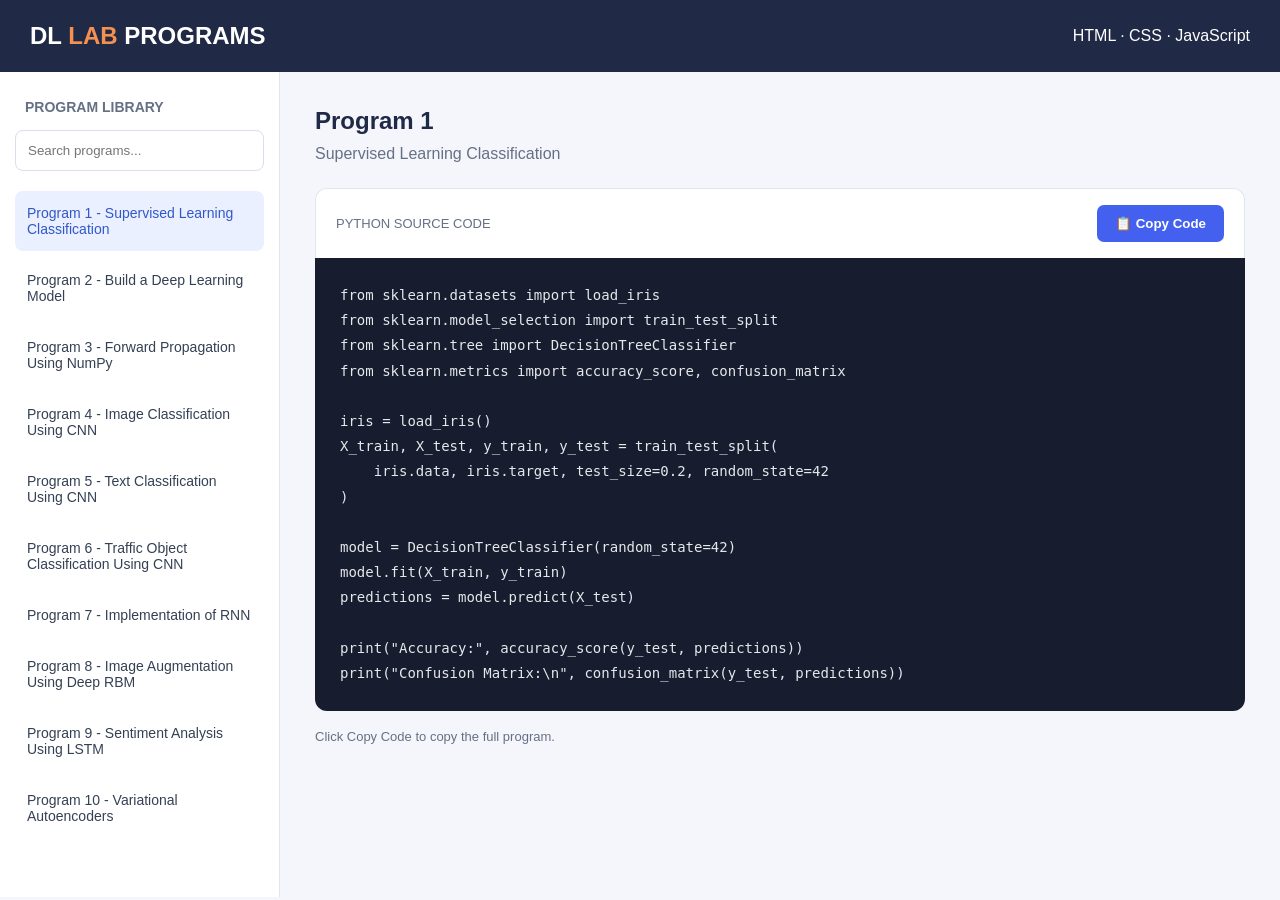
==== index.html @ f194619c "Initial commit: DL Lab programs and Vercel configuration" ====
<!DOCTYPE html>
<html lang="en">
<head>
    <meta charset="UTF-8">
    <meta name="viewport" content="width=device-width, initial-scale=1.0">
    <title>DL Lab Programs</title>
    <link rel="stylesheet" href="style.css">
    <script src="script.js" defer></script>
</head>
<body>
    <header>
        <h1>DL <span>LAB</span> PROGRAMS</h1>
        <p>HTML · CSS · JavaScript</p>
    </header>

    <div class="container">
        <aside class="sidebar">
            <h3>PROGRAM LIBRARY</h3>
            <input type="text" id="search"
                placeholder="Search programs...">
            <div id="programList"></div>
        </aside>

        <main>
            <h2 id="programTitle">Program 1</h2>
            <p id="programDescription" class="subtitle">
                Simple HTML Web Page
            </p>

            <div class="code-header">
                <span id="codeLanguage">HTML SOURCE CODE</span>
                <button id="copyBtn">📋 Copy Code</button>
            </div>

            <pre><code id="codeDisplay"></code></pre>
            <p id="copyStatus" class="hint">
                Select a program to view its code.
            </p>
        </main>
    </div>
</body>
</html>
---- style.css ----
* {
    margin: 0;
    padding: 0;
    box-sizing: border-box;
}

body {
    font-family: Arial, sans-serif;
    background: #f4f6fb;
    color: #202946;
}

header {
    background: #202946;
    color: white;
    padding: 22px 30px;
    display: flex;
    justify-content: space-between;
    align-items: center;
    flex-wrap: wrap;
    gap: 12px;
}

header h1 {
    font-size: 24px;
}

header span {
    color: #f69050;
}

.container {
    display: flex;
    min-height: calc(100vh - 75px);
}

.sidebar {
    width: 280px;
    flex-shrink: 0;
    background: white;
    padding: 22px 15px;
    border-right: 1px solid #e1e5ef;
}

.sidebar h3 {
    margin: 5px 10px 15px;
    color: #667085;
    font-size: 14px;
}

#search {
    width: 100%;
    padding: 12px;
    margin-bottom: 20px;
    border: 1px solid #d8deeb;
    border-radius: 8px;
    outline: none;
}

#search:focus {
    border-color: #4361ee;
}

.program-btn {
    display: block;
    width: 100%;
    padding: 14px 12px;
    margin-bottom: 7px;
    border: none;
    border-radius: 8px;
    background: white;
    color: #344054;
    text-align: left;
    cursor: pointer;
    font-size: 14px;
}

.program-btn:hover,
.program-btn.active {
    background: #eaf0ff;
    color: #3158c9;
}

main {
    flex: 1;
    min-width: 0;
    padding: 35px;
}

.subtitle {
    color: #667085;
    margin: 10px 0 25px;
}

.code-header {
    display: flex;
    justify-content: space-between;
    align-items: center;
    flex-wrap: wrap;
    gap: 12px;
    padding: 16px 20px;
    background: white;
    border: 1px solid #e1e5ef;
    border-bottom: none;
    border-radius: 12px 12px 0 0;
}

.code-header span {
    color: #667085;
    font-size: 13px;
}

#copyBtn {
    padding: 11px 18px;
    border: none;
    border-radius: 7px;
    background: #4361ee;
    color: white;
    font-weight: bold;
    cursor: pointer;
}

#copyBtn:hover {
    background: #304bd0;
}

pre {
    min-height: 350px;
    padding: 25px;
    overflow: auto;
    background: #171d2e;
    color: #e5e7eb;
    border-radius: 0 0 12px 12px;
    font-size: 14px;
    line-height: 1.8;
    white-space: pre;
}

code {
    font-family: Consolas, monospace;
}

.hint {
    margin-top: 18px;
    color: #667085;
    font-size: 13px;
}

@media (max-width: 700px) {
    .container {
        flex-direction: column;
    }

    .sidebar {
        width: 100%;
        border-right: none;
        border-bottom: 1px solid #e1e5ef;
    }

    main {
        padding: 20px 15px;
    }

    header {
        padding: 20px;
    }
}
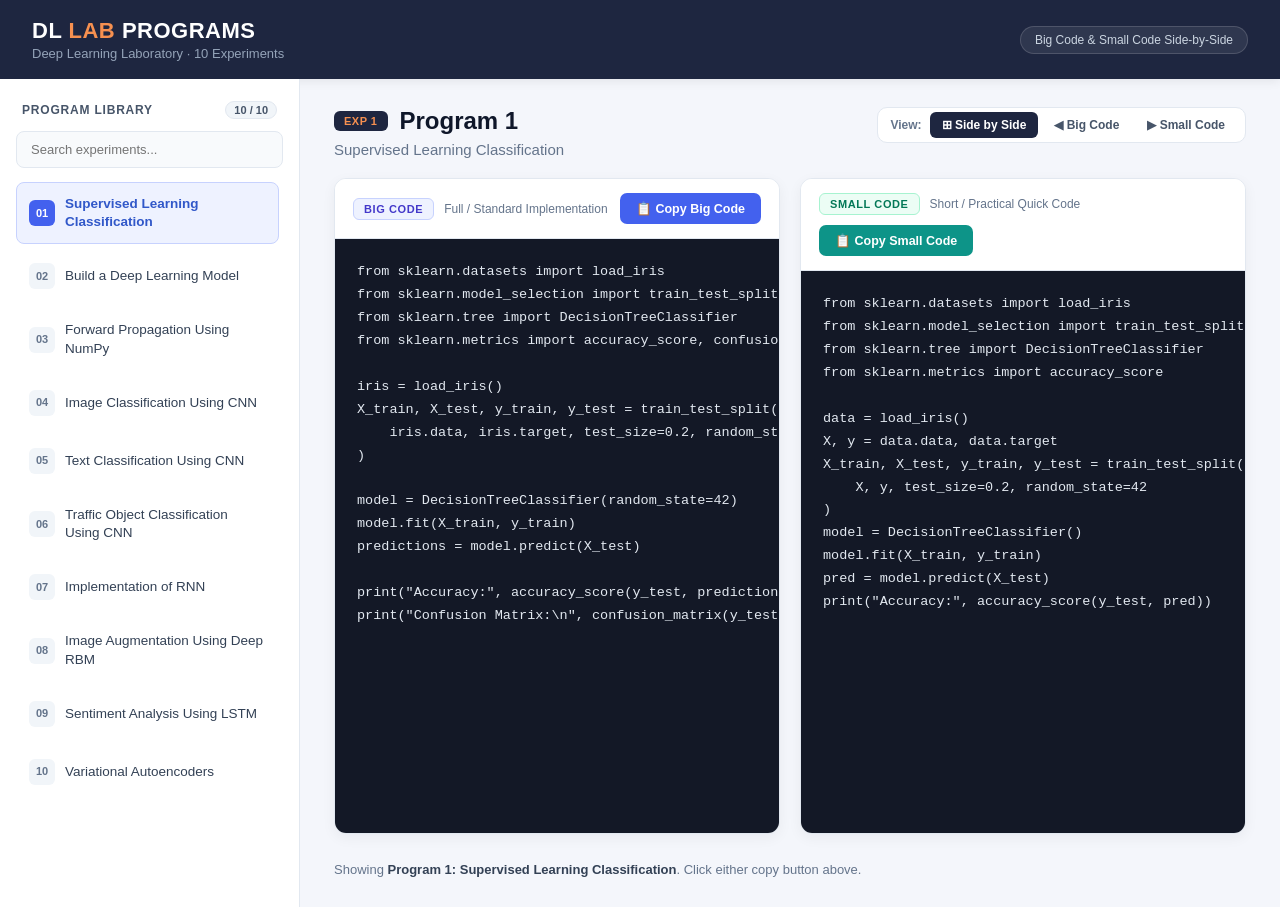
==== commit 8180bbf0: "Add side-by-side Big Code and Small Code layout with individual copy buttons for 10 experiments" ====
--- a/index.html
+++ b/index.html
@@ -3,39 +3,97 @@
 <head>
     <meta charset="UTF-8">
     <meta name="viewport" content="width=device-width, initial-scale=1.0">
-    <title>DL Lab Programs</title>
+    <title>DL Lab Programs — Deep Learning Laboratory</title>
     <link rel="stylesheet" href="style.css">
     <script src="script.js" defer></script>
 </head>
 <body>
     <header>
-        <h1>DL <span>LAB</span> PROGRAMS</h1>
-        <p>HTML · CSS · JavaScript</p>
+        <div class="header-brand">
+            <h1>DL <span>LAB</span> PROGRAMS</h1>
+            <p class="header-sub">Deep Learning Laboratory · 10 Experiments</p>
+        </div>
+        <div class="header-meta">
+            <span class="meta-pill">Big Code & Small Code Side-by-Side</span>
+        </div>
     </header>
 
     <div class="container">
         <aside class="sidebar">
-            <h3>PROGRAM LIBRARY</h3>
-            <input type="text" id="search"
-                placeholder="Search programs...">
+            <div class="sidebar-header">
+                <h3>PROGRAM LIBRARY</h3>
+                <span class="count-badge" id="programCountTag">10</span>
+            </div>
+            <div class="search-wrapper">
+                <input type="text" id="search" placeholder="Search experiments...">
+            </div>
             <div id="programList"></div>
         </aside>
 
         <main>
-            <h2 id="programTitle">Program 1</h2>
-            <p id="programDescription" class="subtitle">
-                Simple HTML Web Page
-            </p>
+            <div class="main-top">
+                <div class="program-info">
+                    <div class="title-row">
+                        <span class="experiment-pill" id="experimentBadge">EXP 1</span>
+                        <h2 id="programTitle">Program 1</h2>
+                    </div>
+                    <p id="programDescription" class="subtitle">
+                        Supervised Learning Classification
+                    </p>
+                </div>
 
-            <div class="code-header">
-                <span id="codeLanguage">HTML SOURCE CODE</span>
-                <button id="copyBtn">📋 Copy Code</button>
+                <div class="view-controls">
+                    <span class="view-label">View:</span>
+                    <div class="view-switcher" role="group" aria-label="Code View Mode">
+                        <button class="view-btn active" data-view="split" id="viewSplitBtn" title="Side-by-side view">
+                            ⊞ Side by Side
+                        </button>
+                        <button class="view-btn" data-view="big" id="viewBigBtn" title="Big Code only">
+                            ◀ Big Code
+                        </button>
+                        <button class="view-btn" data-view="small" id="viewSmallBtn" title="Small Code only">
+                            ▶ Small Code
+                        </button>
+                    </div>
+                </div>
             </div>
 
-            <pre><code id="codeDisplay"></code></pre>
-            <p id="copyStatus" class="hint">
-                Select a program to view its code.
-            </p>
+            <!-- Side-by-side comparison grid -->
+            <div class="code-comparison-grid view-mode-split" id="codeComparisonGrid">
+                <!-- Left: Big Code -->
+                <div class="code-card big-card" id="bigCard">
+                    <div class="code-header">
+                        <div class="code-header-left">
+                            <span class="code-badge badge-big">BIG CODE</span>
+                            <span class="code-label-sub">Full / Standard Implementation</span>
+                        </div>
+                        <button id="copyBigBtn" class="copy-btn copy-btn-big" title="Copy Big Code">
+                            📋 Copy Big Code
+                        </button>
+                    </div>
+                    <pre><code id="bigCodeDisplay"></code></pre>
+                </div>
+
+                <!-- Right: Small Code -->
+                <div class="code-card small-card" id="smallCard">
+                    <div class="code-header">
+                        <div class="code-header-left">
+                            <span class="code-badge badge-small">SMALL CODE</span>
+                            <span class="code-label-sub">Short / Practical Quick Code</span>
+                        </div>
+                        <button id="copySmallBtn" class="copy-btn copy-btn-small" title="Copy Small Code">
+                            📋 Copy Small Code
+                        </button>
+                    </div>
+                    <pre><code id="smallCodeDisplay"></code></pre>
+                </div>
+            </div>
+
+            <div class="footer-status">
+                <p id="copyStatus" class="hint">
+                    Select an experiment. Click <strong>Copy Big Code</strong> or <strong>Copy Small Code</strong> to copy to clipboard.
+                </p>
+            </div>
         </main>
     </div>
 </body>
--- a/style.css
+++ b/style.css
@@ -1,153 +1,484 @@
-
 * {
     margin: 0;
     padding: 0;
     box-sizing: border-box;
 }
 
+:root {
+    --bg-page: #f4f6fb;
+    --text-primary: #1e293b;
+    --text-muted: #64748b;
+    --header-bg: #1e2640;
+    --card-header-bg: #ffffff;
+    --code-bg: #131826;
+    --border-color: #e2e8f0;
+    --border-subtle: #cbd5e1;
+    --primary: #4361ee;
+    --primary-hover: #344ec7;
+    --success: #10b981;
+    --big-badge-bg: #eef2ff;
+    --big-badge-text: #4338ca;
+    --big-badge-border: #c7d2fe;
+    --small-badge-bg: #ecfdf5;
+    --small-badge-text: #047857;
+    --small-badge-border: #a7f3d0;
+    --font-sans: -apple-system, BlinkMacSystemFont, "Segoe UI", Roboto, Helvetica, Arial, sans-serif;
+    --font-mono: Consolas, "Fira Code", Monaco, "Courier New", monospace;
+}
+
 body {
-    font-family: Arial, sans-serif;
-    background: #f4f6fb;
-    color: #202946;
-}
-
+    font-family: var(--font-sans);
+    background: var(--bg-page);
+    color: var(--text-primary);
+    min-height: 100vh;
+}
+
+/* ============================================================
+   HEADER
+   ============================================================ */
 header {
-    background: #202946;
+    background: var(--header-bg);
     color: white;
-    padding: 22px 30px;
+    padding: 18px 32px;
     display: flex;
     justify-content: space-between;
     align-items: center;
     flex-wrap: wrap;
-    gap: 12px;
-}
-
-header h1 {
-    font-size: 24px;
-}
-
-header span {
+    gap: 16px;
+    box-shadow: 0 2px 10px rgba(0, 0, 0, 0.08);
+}
+
+.header-brand h1 {
+    font-size: 22px;
+    font-weight: 700;
+    letter-spacing: 0.5px;
+}
+
+.header-brand span {
     color: #f69050;
 }
 
+.header-sub {
+    font-size: 13px;
+    color: #94a3b8;
+    margin-top: 2px;
+}
+
+.meta-pill {
+    display: inline-block;
+    padding: 6px 14px;
+    font-size: 12px;
+    font-weight: 500;
+    color: #cbd5e1;
+    background: rgba(255, 255, 255, 0.08);
+    border: 1px solid rgba(255, 255, 255, 0.15);
+    border-radius: 999px;
+}
+
+/* ============================================================
+   LAYOUT CONTAINER
+   ============================================================ */
 .container {
     display: flex;
-    min-height: calc(100vh - 75px);
-}
-
+    min-height: calc(100vh - 72px);
+}
+
+/* ============================================================
+   SIDEBAR
+   ============================================================ */
 .sidebar {
-    width: 280px;
+    width: 300px;
     flex-shrink: 0;
-    background: white;
-    padding: 22px 15px;
-    border-right: 1px solid #e1e5ef;
+    background: #ffffff;
+    padding: 22px 16px;
+    border-right: 1px solid var(--border-color);
+    display: flex;
+    flex-direction: column;
+}
+
+.sidebar-header {
+    display: flex;
+    justify-content: space-between;
+    align-items: center;
+    padding: 0 6px 12px;
 }
 
 .sidebar h3 {
-    margin: 5px 10px 15px;
-    color: #667085;
-    font-size: 14px;
+    color: #475569;
+    font-size: 12px;
+    font-weight: 700;
+    letter-spacing: 0.8px;
+}
+
+.count-badge {
+    background: #f1f5f9;
+    color: #475569;
+    font-size: 11px;
+    font-weight: 700;
+    padding: 2px 8px;
+    border-radius: 12px;
+    border: 1px solid var(--border-color);
+}
+
+.search-wrapper {
+    margin-bottom: 14px;
 }
 
 #search {
     width: 100%;
-    padding: 12px;
-    margin-bottom: 20px;
-    border: 1px solid #d8deeb;
+    padding: 10px 14px;
+    border: 1px solid var(--border-color);
     border-radius: 8px;
     outline: none;
+    font-size: 13px;
+    background: #f8fafc;
+    transition: all 0.2s ease;
 }
 
 #search:focus {
-    border-color: #4361ee;
+    border-color: var(--primary);
+    background: #ffffff;
+    box-shadow: 0 0 0 3px rgba(67, 97, 238, 0.15);
+}
+
+#programList {
+    flex: 1;
+    overflow-y: auto;
+    padding-right: 4px;
+}
+
+#programList::-webkit-scrollbar {
+    width: 6px;
+}
+#programList::-webkit-scrollbar-thumb {
+    background: #cbd5e1;
+    border-radius: 4px;
 }
 
 .program-btn {
-    display: block;
+    display: flex;
+    align-items: center;
+    gap: 10px;
     width: 100%;
-    padding: 14px 12px;
-    margin-bottom: 7px;
-    border: none;
+    padding: 12px 12px;
+    margin-bottom: 6px;
+    border: 1px solid transparent;
     border-radius: 8px;
-    background: white;
-    color: #344054;
+    background: transparent;
+    color: #334155;
     text-align: left;
     cursor: pointer;
-    font-size: 14px;
-}
-
-.program-btn:hover,
+    font-size: 13.5px;
+    line-height: 1.35;
+    transition: all 0.15s ease;
+}
+
+.program-num {
+    display: inline-flex;
+    align-items: center;
+    justify-content: center;
+    min-width: 26px;
+    height: 26px;
+    font-size: 11px;
+    font-weight: 700;
+    border-radius: 6px;
+    background: #f1f5f9;
+    color: #64748b;
+    flex-shrink: 0;
+}
+
+.program-btn:hover {
+    background: #f1f5f9;
+    color: var(--primary);
+}
+
 .program-btn.active {
-    background: #eaf0ff;
+    background: #eef2ff;
+    border-color: #c7d2fe;
     color: #3158c9;
-}
-
+    font-weight: 600;
+}
+
+.program-btn.active .program-num {
+    background: var(--primary);
+    color: white;
+}
+
+/* ============================================================
+   MAIN CONTENT
+   ============================================================ */
 main {
     flex: 1;
     min-width: 0;
-    padding: 35px;
+    padding: 28px 34px;
+    display: flex;
+    flex-direction: column;
+}
+
+.main-top {
+    display: flex;
+    justify-content: space-between;
+    align-items: flex-start;
+    flex-wrap: wrap;
+    gap: 16px;
+    margin-bottom: 20px;
+}
+
+.title-row {
+    display: flex;
+    align-items: center;
+    gap: 12px;
+}
+
+.experiment-pill {
+    background: #1e2640;
+    color: #f69050;
+    font-size: 11px;
+    font-weight: 700;
+    letter-spacing: 0.5px;
+    padding: 4px 10px;
+    border-radius: 6px;
+}
+
+main h2 {
+    font-size: 24px;
+    font-weight: 700;
+    color: #0f172a;
 }
 
 .subtitle {
-    color: #667085;
-    margin: 10px 0 25px;
+    color: var(--text-muted);
+    font-size: 15px;
+    margin-top: 6px;
+}
+
+/* View switcher */
+.view-controls {
+    display: flex;
+    align-items: center;
+    gap: 8px;
+    background: #ffffff;
+    padding: 4px 8px;
+    border-radius: 10px;
+    border: 1px solid var(--border-color);
+}
+
+.view-label {
+    font-size: 12px;
+    font-weight: 600;
+    color: var(--text-muted);
+    padding-left: 4px;
+}
+
+.view-switcher {
+    display: flex;
+    gap: 4px;
+}
+
+.view-btn {
+    border: none;
+    background: transparent;
+    padding: 6px 12px;
+    border-radius: 6px;
+    font-size: 12px;
+    font-weight: 600;
+    color: #475569;
+    cursor: pointer;
+    transition: all 0.15s ease;
+}
+
+.view-btn:hover {
+    background: #f1f5f9;
+    color: var(--text-primary);
+}
+
+.view-btn.active {
+    background: #1e2640;
+    color: white;
+}
+
+/* ============================================================
+   SIDE-BY-SIDE CODE COMPARISON GRID
+   ============================================================ */
+.code-comparison-grid {
+    display: grid;
+    gap: 20px;
+    flex: 1;
+    margin-bottom: 16px;
+    transition: all 0.2s ease;
+}
+
+/* View modes */
+.code-comparison-grid.view-mode-split {
+    grid-template-columns: 1fr 1fr;
+}
+
+.code-comparison-grid.view-mode-big {
+    grid-template-columns: 1fr;
+}
+.code-comparison-grid.view-mode-big .small-card {
+    display: none;
+}
+
+.code-comparison-grid.view-mode-small {
+    grid-template-columns: 1fr;
+}
+.code-comparison-grid.view-mode-small .big-card {
+    display: none;
+}
+
+/* ============================================================
+   CODE CARD
+   ============================================================ */
+.code-card {
+    display: flex;
+    flex-direction: column;
+    background: white;
+    border-radius: 12px;
+    border: 1px solid var(--border-color);
+    box-shadow: 0 4px 14px rgba(15, 23, 42, 0.05);
+    overflow: hidden;
+    min-width: 0;
 }
 
 .code-header {
     display: flex;
     justify-content: space-between;
     align-items: center;
+    padding: 14px 18px;
+    background: #ffffff;
+    border-bottom: 1px solid var(--border-color);
     flex-wrap: wrap;
-    gap: 12px;
-    padding: 16px 20px;
-    background: white;
-    border: 1px solid #e1e5ef;
-    border-bottom: none;
-    border-radius: 12px 12px 0 0;
-}
-
-.code-header span {
-    color: #667085;
-    font-size: 13px;
-}
-
-#copyBtn {
-    padding: 11px 18px;
+    gap: 10px;
+}
+
+.code-header-left {
+    display: flex;
+    align-items: center;
+    gap: 10px;
+    flex-wrap: wrap;
+}
+
+.code-badge {
+    display: inline-block;
+    padding: 4px 10px;
+    border-radius: 6px;
+    font-size: 11px;
+    font-weight: 700;
+    letter-spacing: 0.6px;
+}
+
+.badge-big {
+    background: var(--big-badge-bg);
+    color: var(--big-badge-text);
+    border: 1px solid var(--big-badge-border);
+}
+
+.badge-small {
+    background: var(--small-badge-bg);
+    color: var(--small-badge-text);
+    border: 1px solid var(--small-badge-border);
+}
+
+.code-label-sub {
+    font-size: 12px;
+    color: #64748b;
+    font-weight: 500;
+}
+
+/* Copy buttons */
+.copy-btn {
+    padding: 8px 16px;
     border: none;
     border-radius: 7px;
-    background: #4361ee;
+    font-size: 12.5px;
+    font-weight: 600;
+    cursor: pointer;
+    transition: all 0.15s ease;
+    display: inline-flex;
+    align-items: center;
+    gap: 6px;
+}
+
+.copy-btn-big {
+    background: var(--primary);
     color: white;
-    font-weight: bold;
-    cursor: pointer;
-}
-
-#copyBtn:hover {
-    background: #304bd0;
-}
-
+}
+
+.copy-btn-big:hover {
+    background: var(--primary-hover);
+}
+
+.copy-btn-small {
+    background: #0d9488;
+    color: white;
+}
+
+.copy-btn-small:hover {
+    background: #0f766e;
+}
+
+.copy-btn.copied {
+    background: var(--success) !important;
+    color: white !important;
+}
+
+/* Code display pre */
 pre {
-    min-height: 350px;
-    padding: 25px;
+    flex: 1;
+    min-height: 480px;
+    max-height: 72vh;
+    padding: 22px;
     overflow: auto;
-    background: #171d2e;
-    color: #e5e7eb;
-    border-radius: 0 0 12px 12px;
-    font-size: 14px;
-    line-height: 1.8;
+    background: var(--code-bg);
+    color: #e2e8f0;
+    font-size: 13.5px;
+    line-height: 1.7;
     white-space: pre;
+    margin: 0;
+}
+
+pre::-webkit-scrollbar {
+    width: 8px;
+    height: 8px;
+}
+pre::-webkit-scrollbar-thumb {
+    background: #334155;
+    border-radius: 4px;
+}
+pre::-webkit-scrollbar-track {
+    background: #0f172a;
 }
 
 code {
-    font-family: Consolas, monospace;
+    font-family: var(--font-mono);
+}
+
+/* Footer status */
+.footer-status {
+    margin-top: 10px;
 }
 
 .hint {
-    margin-top: 18px;
-    color: #667085;
+    color: var(--text-muted);
     font-size: 13px;
-}
-
-@media (max-width: 700px) {
+    line-height: 1.5;
+}
+
+.hint strong {
+    color: #334155;
+}
+
+/* ============================================================
+   RESPONSIVE DESIGN
+   ============================================================ */
+@media (max-width: 1080px) {
+    .code-comparison-grid.view-mode-split {
+        grid-template-columns: 1fr;
+    }
+}
+
+@media (max-width: 768px) {
     .container {
         flex-direction: column;
     }
@@ -155,14 +486,25 @@
     .sidebar {
         width: 100%;
         border-right: none;
-        border-bottom: 1px solid #e1e5ef;
+        border-bottom: 1px solid var(--border-color);
+        padding: 16px;
+    }
+
+    #programList {
+        max-height: 200px;
     }
 
     main {
-        padding: 20px 15px;
+        padding: 20px 16px;
     }
 
     header {
-        padding: 20px;
-    }
-}
+        padding: 16px 20px;
+    }
+
+    pre {
+        min-height: 360px;
+        font-size: 12.5px;
+        padding: 16px;
+    }
+}
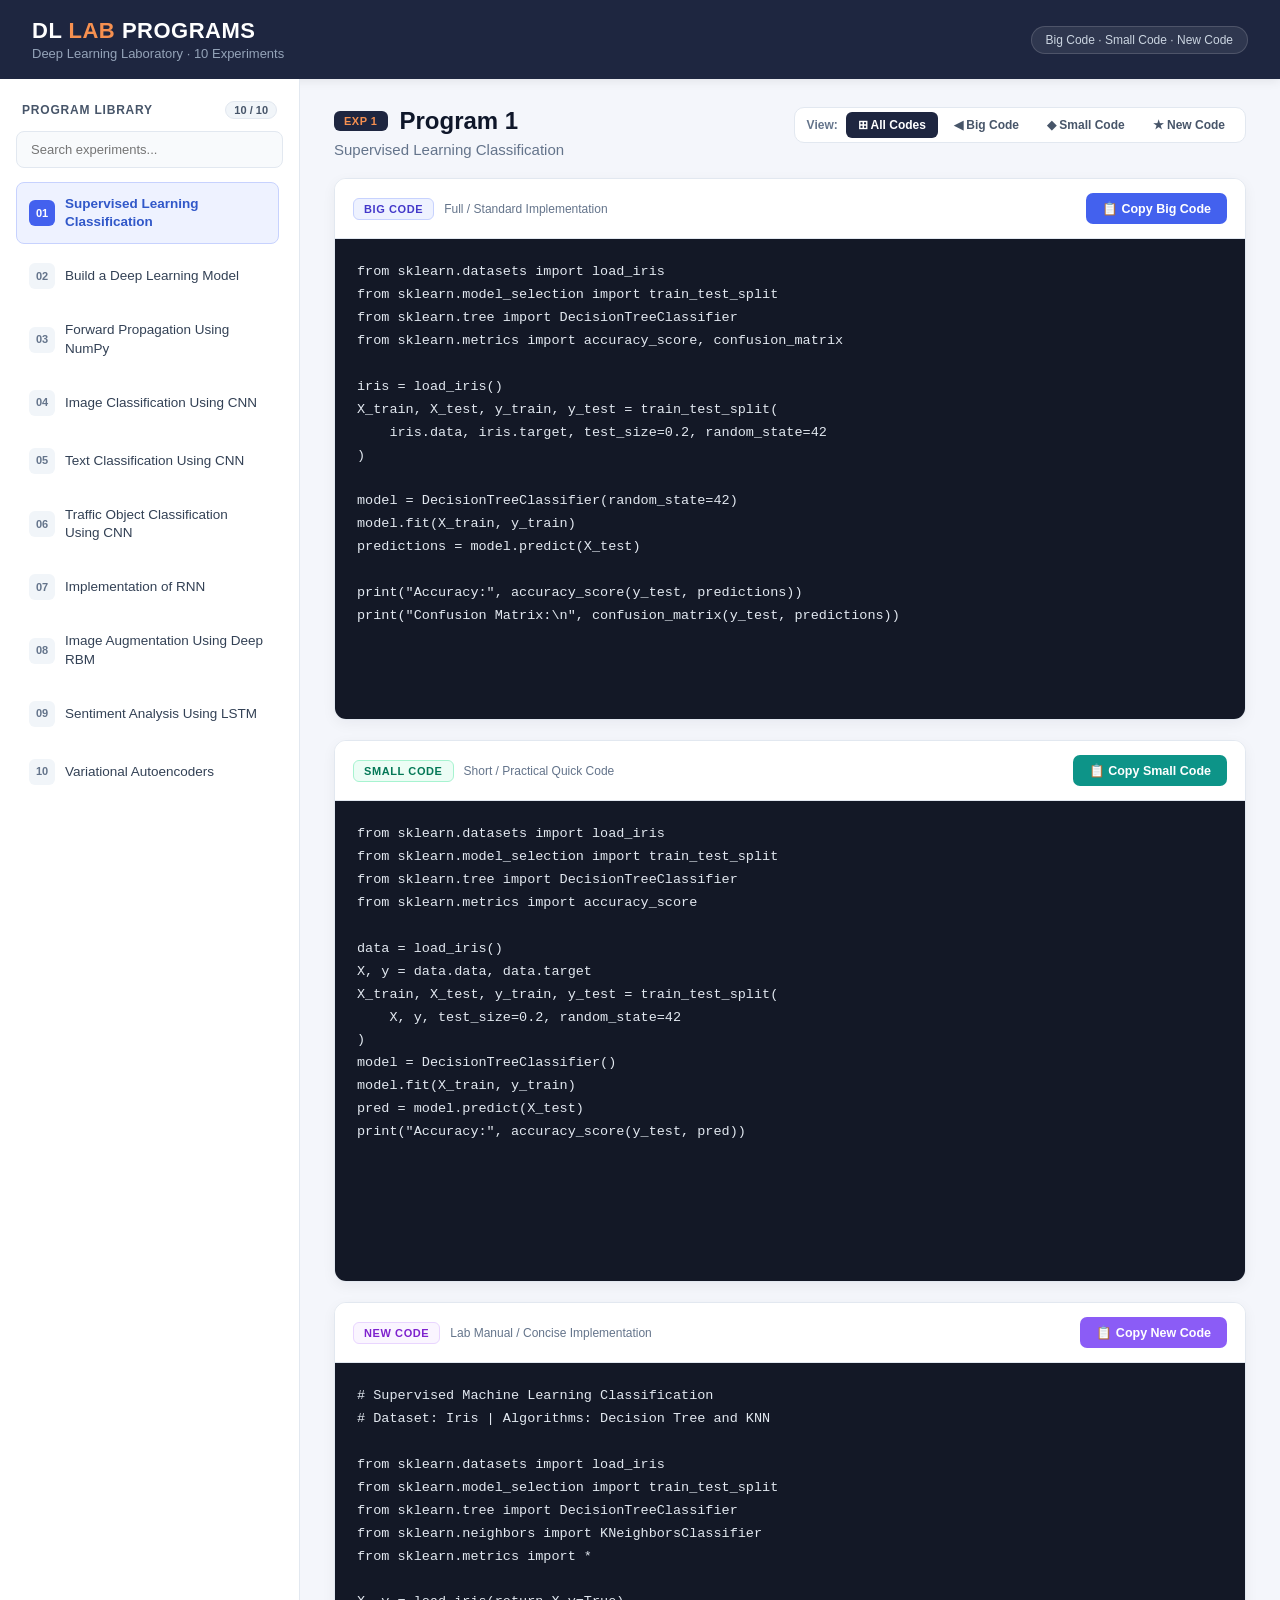
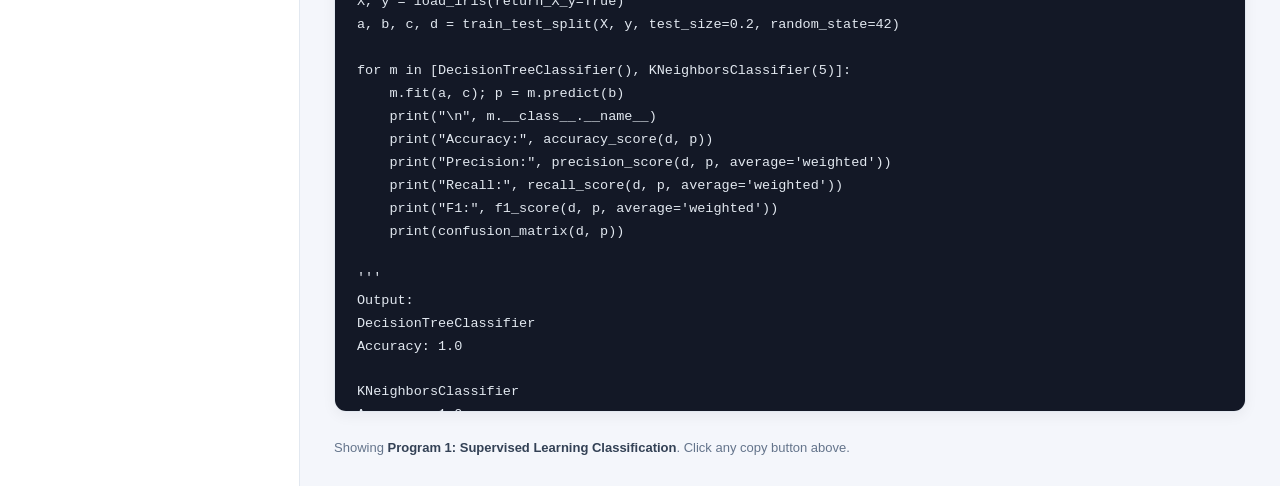
==== commit 3b71f39d: "Add New Code variations for 10 experiments with 3-way view and copy functionality" ====
--- a/index.html
+++ b/index.html
@@ -14,7 +14,7 @@
             <p class="header-sub">Deep Learning Laboratory · 10 Experiments</p>
         </div>
         <div class="header-meta">
-            <span class="meta-pill">Big Code & Small Code Side-by-Side</span>
+            <span class="meta-pill">Big Code · Small Code · New Code</span>
         </div>
     </header>
 
@@ -45,20 +45,23 @@
                 <div class="view-controls">
                     <span class="view-label">View:</span>
                     <div class="view-switcher" role="group" aria-label="Code View Mode">
-                        <button class="view-btn active" data-view="split" id="viewSplitBtn" title="Side-by-side view">
-                            ⊞ Side by Side
+                        <button class="view-btn active" data-view="split" id="viewSplitBtn" title="All Codes side-by-side">
+                            ⊞ All Codes
                         </button>
                         <button class="view-btn" data-view="big" id="viewBigBtn" title="Big Code only">
                             ◀ Big Code
                         </button>
                         <button class="view-btn" data-view="small" id="viewSmallBtn" title="Small Code only">
-                            ▶ Small Code
+                            ◆ Small Code
+                        </button>
+                        <button class="view-btn" data-view="new" id="viewNewBtn" title="New Code only">
+                            ★ New Code
                         </button>
                     </div>
                 </div>
             </div>
 
-            <!-- Side-by-side comparison grid -->
+            <!-- Comparison grid with Big, Small, and New Code cards -->
             <div class="code-comparison-grid view-mode-split" id="codeComparisonGrid">
                 <!-- Left: Big Code -->
                 <div class="code-card big-card" id="bigCard">
@@ -74,7 +77,7 @@
                     <pre><code id="bigCodeDisplay"></code></pre>
                 </div>
 
-                <!-- Right: Small Code -->
+                <!-- Middle: Small Code -->
                 <div class="code-card small-card" id="smallCard">
                     <div class="code-header">
                         <div class="code-header-left">
@@ -87,11 +90,25 @@
                     </div>
                     <pre><code id="smallCodeDisplay"></code></pre>
                 </div>
+
+                <!-- Right: New Code -->
+                <div class="code-card new-card" id="newCard">
+                    <div class="code-header">
+                        <div class="code-header-left">
+                            <span class="code-badge badge-new">NEW CODE</span>
+                            <span class="code-label-sub">Lab Manual / Concise Implementation</span>
+                        </div>
+                        <button id="copyNewBtn" class="copy-btn copy-btn-new" title="Copy New Code">
+                            📋 Copy New Code
+                        </button>
+                    </div>
+                    <pre><code id="newCodeDisplay"></code></pre>
+                </div>
             </div>
 
             <div class="footer-status">
                 <p id="copyStatus" class="hint">
-                    Select an experiment. Click <strong>Copy Big Code</strong> or <strong>Copy Small Code</strong> to copy to clipboard.
+                    Select an experiment. Click <strong>Copy Big Code</strong>, <strong>Copy Small Code</strong>, or <strong>Copy New Code</strong> to copy to clipboard.
                 </p>
             </div>
         </main>
--- a/style.css
+++ b/style.css
@@ -22,6 +22,11 @@
     --small-badge-bg: #ecfdf5;
     --small-badge-text: #047857;
     --small-badge-border: #a7f3d0;
+    --new-badge-bg: #faf5ff;
+    --new-badge-text: #7e22ce;
+    --new-badge-border: #e9d5ff;
+    --new-btn-bg: #8b5cf6;
+    --new-btn-hover: #7c3aed;
     --font-sans: -apple-system, BlinkMacSystemFont, "Segoe UI", Roboto, Helvetica, Arial, sans-serif;
     --font-mono: Consolas, "Fira Code", Monaco, "Courier New", monospace;
 }
@@ -310,20 +315,30 @@
 
 /* View modes */
 .code-comparison-grid.view-mode-split {
-    grid-template-columns: 1fr 1fr;
+    grid-template-columns: repeat(3, 1fr);
 }
 
 .code-comparison-grid.view-mode-big {
     grid-template-columns: 1fr;
 }
-.code-comparison-grid.view-mode-big .small-card {
+.code-comparison-grid.view-mode-big .small-card,
+.code-comparison-grid.view-mode-big .new-card {
     display: none;
 }
 
 .code-comparison-grid.view-mode-small {
     grid-template-columns: 1fr;
 }
-.code-comparison-grid.view-mode-small .big-card {
+.code-comparison-grid.view-mode-small .big-card,
+.code-comparison-grid.view-mode-small .new-card {
+    display: none;
+}
+
+.code-comparison-grid.view-mode-new {
+    grid-template-columns: 1fr;
+}
+.code-comparison-grid.view-mode-new .big-card,
+.code-comparison-grid.view-mode-new .small-card {
     display: none;
 }
 
@@ -378,6 +393,12 @@
     background: var(--small-badge-bg);
     color: var(--small-badge-text);
     border: 1px solid var(--small-badge-border);
+}
+
+.badge-new {
+    background: var(--new-badge-bg);
+    color: var(--new-badge-text);
+    border: 1px solid var(--new-badge-border);
 }
 
 .code-label-sub {
@@ -416,6 +437,15 @@
 
 .copy-btn-small:hover {
     background: #0f766e;
+}
+
+.copy-btn-new {
+    background: var(--new-btn-bg);
+    color: white;
+}
+
+.copy-btn-new:hover {
+    background: var(--new-btn-hover);
 }
 
 .copy-btn.copied {
@@ -472,7 +502,7 @@
 /* ============================================================
    RESPONSIVE DESIGN
    ============================================================ */
-@media (max-width: 1080px) {
+@media (max-width: 1350px) {
     .code-comparison-grid.view-mode-split {
         grid-template-columns: 1fr;
     }
